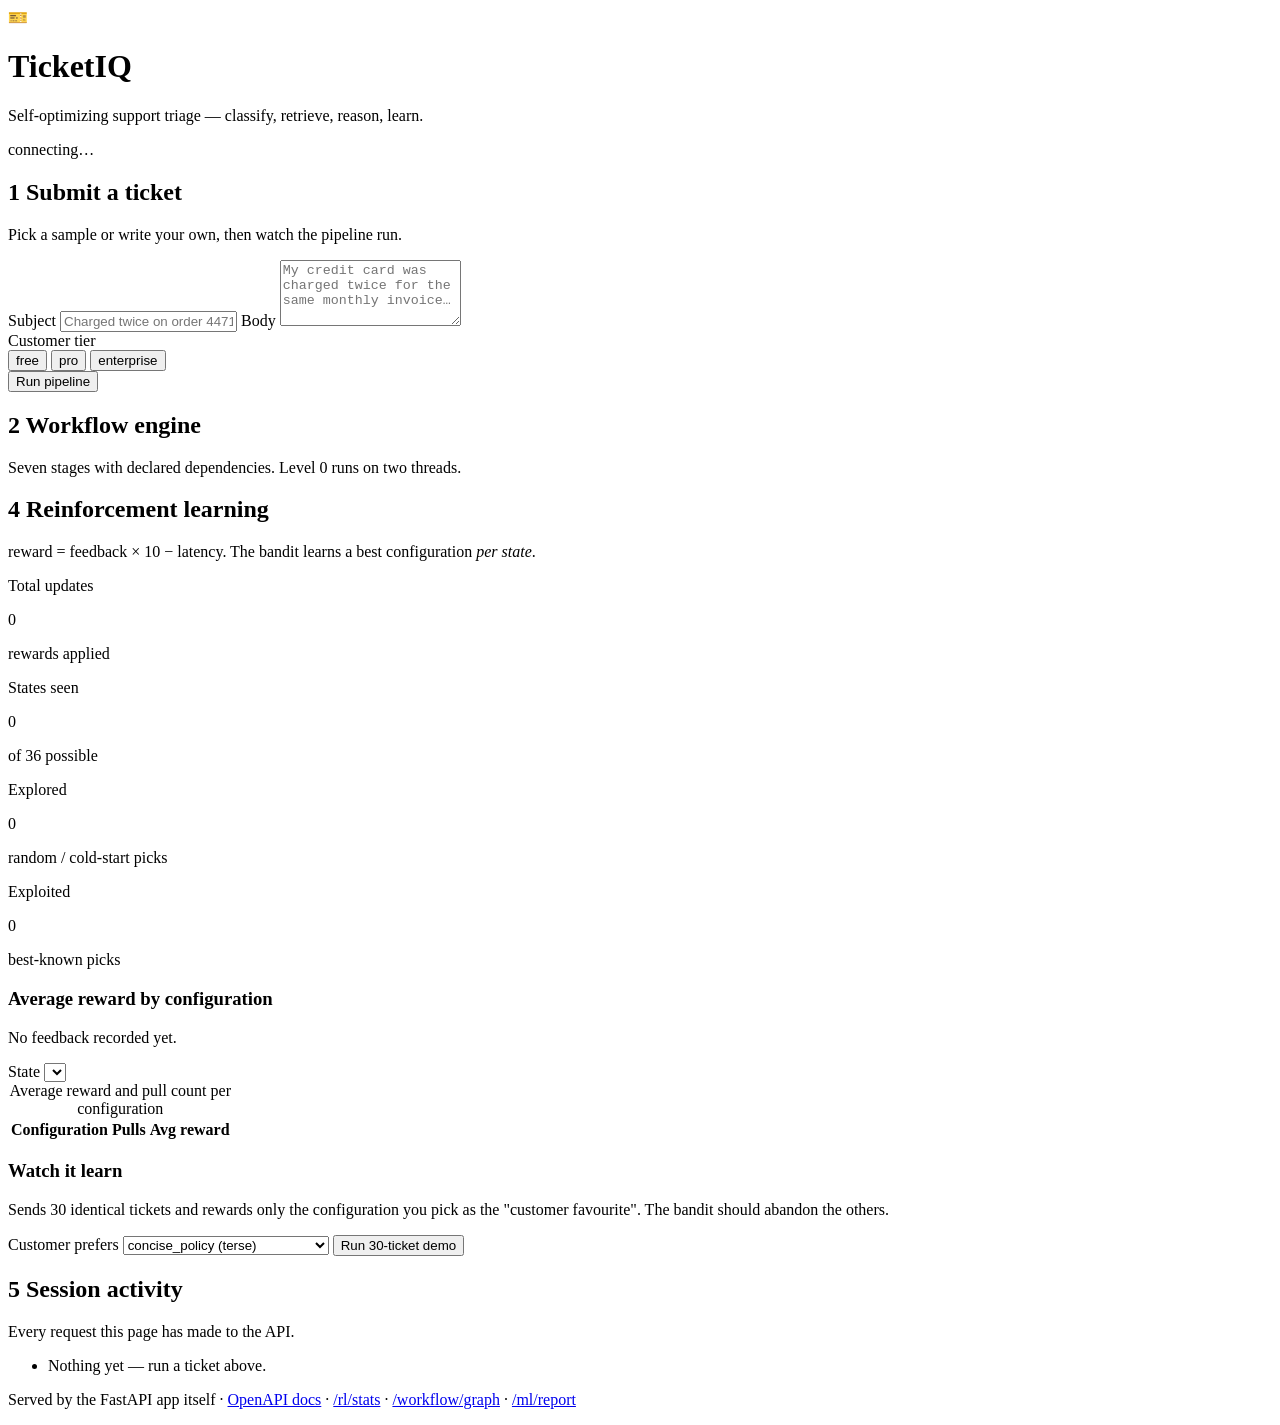
==== app/static/index.html @ 03daac4c "Add a live console UI so the pipeline can be demonstrated The service was back-end only, which made " ====
<!doctype html>
<html lang="en" data-theme="dark">
<head>
  <meta charset="utf-8" />
  <meta name="viewport" content="width=device-width, initial-scale=1" />
  <title>TicketIQ — Live Console</title>
  <link rel="stylesheet" href="/static/styles.css" />
  <link rel="icon" href="data:image/svg+xml,<svg xmlns='http://www.w3.org/2000/svg' viewBox='0 0 32 32'><text y='26' font-size='26'>🎫</text></svg>" />
</head>
<body>

<!-- ===================================================================
     Header: the live state of the running service.
     =================================================================== -->
<header class="hero">
  <div class="hero-glow" aria-hidden="true"></div>
  <div class="hero-inner">
    <div class="hero-title">
      <span class="logo" aria-hidden="true">🎫</span>
      <div>
        <h1>TicketIQ</h1>
        <p class="tagline">Self-optimizing support triage — classify, retrieve, reason, learn.</p>
      </div>
    </div>

    <div class="health-strip" id="health-strip">
      <div class="pill pill-loading" id="pill-status"><span class="dot"></span><span>connecting…</span></div>
      <div class="pill" id="pill-backend" hidden><span class="pill-key">LLM</span><span class="pill-value">—</span></div>
      <div class="pill" id="pill-chunks" hidden><span class="pill-key">KB chunks</span><span class="pill-value">—</span></div>
      <div class="pill" id="pill-accuracy" hidden><span class="pill-key">Classifier</span><span class="pill-value">—</span></div>
      <div class="pill" id="pill-updates" hidden><span class="pill-key">RL updates</span><span class="pill-value">—</span></div>
    </div>
  </div>
</header>

<main>

  <!-- =================================================================
       1. Compose a ticket
       ================================================================= -->
  <section class="panel" id="compose-panel">
    <div class="panel-head">
      <h2><span class="step-chip">1</span> Submit a ticket</h2>
      <p class="panel-sub">Pick a sample or write your own, then watch the pipeline run.</p>
    </div>

    <div class="samples" id="samples" role="group" aria-label="Sample tickets"></div>

    <form id="ticket-form" autocomplete="off">
      <label class="field">
        <span class="field-label">Subject</span>
        <input type="text" id="subject" name="subject" maxlength="300" required
               placeholder="Charged twice on order 4471" />
      </label>

      <label class="field">
        <span class="field-label">Body</span>
        <textarea id="body" name="body" rows="4" maxlength="5000" required
                  placeholder="My credit card was charged twice for the same monthly invoice…"></textarea>
      </label>

      <div class="field-row">
        <div class="field">
          <span class="field-label">Customer tier</span>
          <div class="tier-group" role="radiogroup" aria-label="Customer tier">
            <button type="button" class="tier" data-tier="free">free</button>
            <button type="button" class="tier is-selected" data-tier="pro">pro</button>
            <button type="button" class="tier" data-tier="enterprise">enterprise</button>
          </div>
        </div>

        <button type="submit" class="run-button" id="run-button">
          <span class="run-label">Run pipeline</span>
          <span class="run-spinner" aria-hidden="true"></span>
        </button>
      </div>
    </form>

    <p class="form-error" id="form-error" hidden role="alert"></p>
  </section>

  <!-- =================================================================
       2. The workflow DAG, animated
       ================================================================= -->
  <section class="panel" id="pipeline-panel">
    <div class="panel-head">
      <h2><span class="step-chip">2</span> Workflow engine</h2>
      <p class="panel-sub">
        Seven stages with declared dependencies. Level&nbsp;0 runs on two threads.
        <span class="note" id="replay-note" hidden></span>
      </p>
    </div>

    <div class="dag" id="dag"></div>
  </section>

  <!-- =================================================================
       3. What the pipeline decided
       ================================================================= -->
  <section class="panel reveal" id="result-panel" hidden>
    <div class="panel-head">
      <h2><span class="step-chip">3</span> Triage result</h2>
      <p class="panel-sub">Transaction <code id="result-tx">—</code></p>
    </div>

    <!-- Headline readings -->
    <div class="reading-grid">
      <article class="reading">
        <h3>Category</h3>
        <p class="reading-value" id="out-category">—</p>
        <div class="meter" role="img" aria-label="Classifier confidence">
          <div class="meter-fill meter-confidence" id="out-confidence-bar"></div>
        </div>
        <p class="reading-foot"><span id="out-confidence">—</span> confidence · Naive Bayes</p>
      </article>

      <article class="reading">
        <h3>Urgency</h3>
        <p class="reading-value"><span id="out-urgency-bucket">—</span></p>
        <div class="meter" role="img" aria-label="Urgency score">
          <div class="meter-fill" id="out-urgency-bar"></div>
        </div>
        <p class="reading-foot">score <span id="out-urgency-score">—</span> · category + sentiment + tier</p>
      </article>

      <article class="reading">
        <h3>Agent decision</h3>
        <p class="reading-value"><span class="decision" id="out-action">—</span></p>
        <p class="reading-foot" id="out-tools">—</p>
      </article>

      <article class="reading">
        <h3>Configuration chosen</h3>
        <p class="reading-value mono" id="out-config">—</p>
        <p class="reading-foot">
          by <span id="out-reason">—</span> · state <code id="out-state">—</code>
        </p>
      </article>
    </div>

    <!-- Aspect sentiment -->
    <div class="subsection">
      <h3 class="subsection-title">Aspect sentiment</h3>
      <p class="subsection-sub">Each product aspect is scored on its own, not one score for the whole ticket.</p>
      <div class="aspects" id="out-aspects"></div>
    </div>

    <!-- Retrieved knowledge -->
    <div class="subsection">
      <h3 class="subsection-title">Retrieved knowledge <span class="count" id="out-topk"></span></h3>
      <p class="subsection-sub">Cosine similarity over the policy knowledge base.</p>
      <div class="snippets" id="out-snippets"></div>
    </div>

    <!-- Reasoning trace -->
    <div class="subsection">
      <h3 class="subsection-title">Agent reasoning trace</h3>
      <p class="subsection-sub">Every thought, action and observation, in order.</p>
      <ol class="trace" id="out-trace"></ol>
    </div>

    <!-- The reply + feedback -->
    <div class="subsection">
      <h3 class="subsection-title">Reply to the customer</h3>
      <div class="reply" id="out-reply"></div>

      <div class="feedback" id="feedback-block">
        <p class="feedback-prompt">Was this helpful? Your answer trains the bandit.</p>
        <div class="feedback-buttons">
          <button class="fb fb-up" id="fb-up"><span aria-hidden="true">👍</span> Helpful</button>
          <button class="fb fb-down" id="fb-down"><span aria-hidden="true">👎</span> Not helpful</button>
        </div>
        <p class="feedback-result" id="feedback-result" hidden></p>
      </div>
    </div>
  </section>

  <!-- =================================================================
       4. The reinforcement learning dashboard
       ================================================================= -->
  <section class="panel" id="rl-panel">
    <div class="panel-head">
      <h2><span class="step-chip">4</span> Reinforcement learning</h2>
      <p class="panel-sub">
        reward = feedback&nbsp;&times;&nbsp;10 &minus; latency. The bandit learns a
        best configuration <em>per state</em>.
      </p>
    </div>

    <div class="tiles" id="rl-tiles">
      <article class="tile">
        <p class="tile-label">Total updates</p>
        <p class="tile-value" id="tile-updates">0</p>
        <p class="tile-foot">rewards applied</p>
      </article>
      <article class="tile">
        <p class="tile-label">States seen</p>
        <p class="tile-value" id="tile-states">0</p>
        <p class="tile-foot">of 36 possible</p>
      </article>
      <article class="tile">
        <p class="tile-label">Explored</p>
        <p class="tile-value" id="tile-explore">0</p>
        <p class="tile-foot">random / cold-start picks</p>
      </article>
      <article class="tile">
        <p class="tile-label">Exploited</p>
        <p class="tile-value" id="tile-exploit">0</p>
        <p class="tile-foot">best-known picks</p>
      </article>
    </div>

    <div class="chart-block">
      <div class="chart-head">
        <div>
          <h3 class="subsection-title">Average reward by configuration</h3>
          <p class="subsection-sub" id="chart-state-sub">No feedback recorded yet.</p>
        </div>
        <label class="field field-inline">
          <span class="field-label">State</span>
          <select id="state-select" aria-label="Reinforcement learning state"></select>
        </label>
      </div>

      <div class="bars" id="rl-bars" role="img" aria-label="Average reward by configuration"></div>
      <table class="data-table" id="rl-table">
        <caption class="visually-hidden">Average reward and pull count per configuration</caption>
        <thead>
          <tr><th scope="col">Configuration</th><th scope="col">Pulls</th><th scope="col">Avg reward</th></tr>
        </thead>
        <tbody></tbody>
      </table>
    </div>

    <!-- The auto demo: the fastest way to show learning to an audience -->
    <div class="demo-block">
      <div class="demo-copy">
        <h3 class="subsection-title">Watch it learn</h3>
        <p class="subsection-sub">
          Sends 30 identical tickets and rewards only the configuration you pick as
          the "customer favourite". The bandit should abandon the others.
        </p>
      </div>
      <div class="demo-controls">
        <label class="field field-inline">
          <span class="field-label">Customer prefers</span>
          <select id="demo-preference">
            <option value="concise_policy">concise_policy (terse)</option>
            <option value="empathetic_stepwise">empathetic_stepwise (detailed)</option>
          </select>
        </label>
        <button class="demo-button" id="demo-button">
          <span class="demo-label">Run 30-ticket demo</span>
        </button>
      </div>
    </div>
    <div class="demo-progress" id="demo-progress" hidden>
      <div class="demo-bar"><div class="demo-bar-fill" id="demo-bar-fill"></div></div>
      <p class="demo-status" id="demo-status"></p>
      <div class="demo-picks" id="demo-picks" aria-label="Configuration chosen per ticket"></div>
    </div>
  </section>

  <!-- =================================================================
       5. Recent activity
       ================================================================= -->
  <section class="panel" id="log-panel">
    <div class="panel-head">
      <h2><span class="step-chip">5</span> Session activity</h2>
      <p class="panel-sub">Every request this page has made to the API.</p>
    </div>
    <ul class="log" id="log"><li class="log-empty">Nothing yet — run a ticket above.</li></ul>
  </section>

</main>

<footer class="foot">
  <p>
    Served by the FastAPI app itself ·
    <a href="/docs">OpenAPI docs</a> ·
    <a href="/rl/stats">/rl/stats</a> ·
    <a href="/workflow/graph">/workflow/graph</a> ·
    <a href="/ml/report">/ml/report</a>
  </p>
</footer>

<script src="/static/app.js"></script>
</body>
</html>
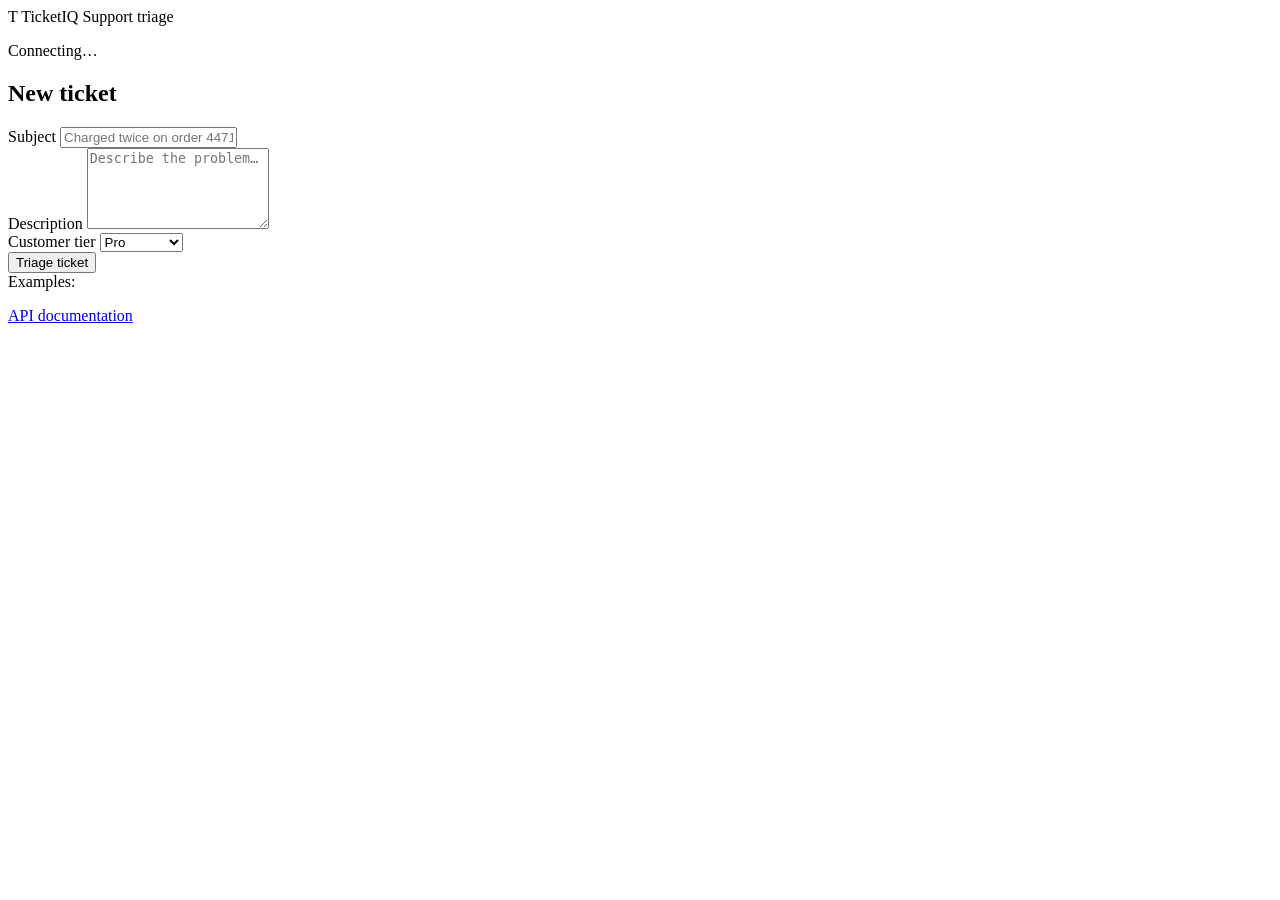
==== commit 91bd1a3c: "Fix a 500 on every request, sharpen retrieval, and simplify the console Three things, all found by r" ====
--- a/app/static/index.html
+++ b/app/static/index.html
@@ -1,287 +1,165 @@
 <!doctype html>
-<html lang="en" data-theme="dark">
+<html lang="en">
 <head>
   <meta charset="utf-8" />
   <meta name="viewport" content="width=device-width, initial-scale=1" />
-  <title>TicketIQ — Live Console</title>
+  <title>TicketIQ</title>
   <link rel="stylesheet" href="/static/styles.css" />
-  <link rel="icon" href="data:image/svg+xml,<svg xmlns='http://www.w3.org/2000/svg' viewBox='0 0 32 32'><text y='26' font-size='26'>🎫</text></svg>" />
+  <link rel="icon" href="data:image/svg+xml,<svg xmlns='http://www.w3.org/2000/svg' viewBox='0 0 32 32'><rect width='32' height='32' rx='7' fill='%232a78d6'/><text x='16' y='23' font-size='19' font-family='system-ui' font-weight='600' fill='white' text-anchor='middle'>T</text></svg>" />
 </head>
 <body>
 
-<!-- ===================================================================
-     Header: the live state of the running service.
-     =================================================================== -->
-<header class="hero">
-  <div class="hero-glow" aria-hidden="true"></div>
-  <div class="hero-inner">
-    <div class="hero-title">
-      <span class="logo" aria-hidden="true">🎫</span>
-      <div>
-        <h1>TicketIQ</h1>
-        <p class="tagline">Self-optimizing support triage — classify, retrieve, reason, learn.</p>
-      </div>
+<header class="masthead">
+  <div class="wrap masthead-inner">
+    <div class="brand">
+      <span class="brand-mark" aria-hidden="true">T</span>
+      <span class="brand-name">TicketIQ</span>
+      <span class="brand-sub">Support triage</span>
     </div>
-
-    <div class="health-strip" id="health-strip">
-      <div class="pill pill-loading" id="pill-status"><span class="dot"></span><span>connecting…</span></div>
-      <div class="pill" id="pill-backend" hidden><span class="pill-key">LLM</span><span class="pill-value">—</span></div>
-      <div class="pill" id="pill-chunks" hidden><span class="pill-key">KB chunks</span><span class="pill-value">—</span></div>
-      <div class="pill" id="pill-accuracy" hidden><span class="pill-key">Classifier</span><span class="pill-value">—</span></div>
-      <div class="pill" id="pill-updates" hidden><span class="pill-key">RL updates</span><span class="pill-value">—</span></div>
-    </div>
+    <p class="status" id="status" role="status">
+      <span class="status-dot" id="status-dot"></span>
+      <span id="status-text">Connecting…</span>
+    </p>
   </div>
 </header>
 
-<main>
+<main class="wrap">
 
-  <!-- =================================================================
-       1. Compose a ticket
-       ================================================================= -->
-  <section class="panel" id="compose-panel">
-    <div class="panel-head">
-      <h2><span class="step-chip">1</span> Submit a ticket</h2>
-      <p class="panel-sub">Pick a sample or write your own, then watch the pipeline run.</p>
+  <!-- ------------------------------------------------------------------
+       Submit a ticket
+       ------------------------------------------------------------------ -->
+  <section class="card">
+    <h1 class="card-title">New ticket</h1>
+
+    <form id="ticket-form" autocomplete="off" novalidate>
+      <div class="field">
+        <label class="label" for="subject">Subject</label>
+        <input type="text" id="subject" maxlength="300" placeholder="Charged twice on order 4471" />
+      </div>
+
+      <div class="field">
+        <label class="label" for="body">Description</label>
+        <textarea id="body" rows="5" maxlength="5000"
+                  placeholder="Describe the problem…"></textarea>
+      </div>
+
+      <div class="field">
+        <label class="label" for="tier">Customer tier</label>
+        <select id="tier">
+          <option value="free">Free</option>
+          <option value="pro" selected>Pro</option>
+          <option value="enterprise">Enterprise</option>
+        </select>
+      </div>
+
+      <div class="form-actions">
+        <button type="submit" class="button button-primary" id="submit-button">
+          <span class="spinner" aria-hidden="true"></span>
+          <span id="submit-label">Triage ticket</span>
+        </button>
+        <div class="examples">
+          <span class="examples-label">Examples:</span>
+          <span id="examples"></span>
+        </div>
+      </div>
+
+      <p class="alert" id="form-error" hidden role="alert"></p>
+    </form>
+  </section>
+
+  <!-- ------------------------------------------------------------------
+       The result
+       ------------------------------------------------------------------ -->
+  <section class="card" id="result" hidden>
+    <div class="result-head">
+      <h2 class="card-title">Triage result</h2>
+      <span class="ref" id="result-ref"></span>
     </div>
 
-    <div class="samples" id="samples" role="group" aria-label="Sample tickets"></div>
+    <dl class="summary">
+      <div class="summary-item">
+        <dt>Category</dt>
+        <dd id="out-category">—</dd>
+      </div>
+      <div class="summary-item">
+        <dt>Urgency</dt>
+        <dd><span class="tag" id="out-urgency">—</span></dd>
+      </div>
+      <div class="summary-item">
+        <dt>Action</dt>
+        <dd><span class="tag" id="out-action">—</span></dd>
+      </div>
+      <div class="summary-item">
+        <dt>Handled in</dt>
+        <dd id="out-latency">—</dd>
+      </div>
+    </dl>
 
-    <form id="ticket-form" autocomplete="off">
-      <label class="field">
-        <span class="field-label">Subject</span>
-        <input type="text" id="subject" name="subject" maxlength="300" required
-               placeholder="Charged twice on order 4471" />
-      </label>
-
-      <label class="field">
-        <span class="field-label">Body</span>
-        <textarea id="body" name="body" rows="4" maxlength="5000" required
-                  placeholder="My credit card was charged twice for the same monthly invoice…"></textarea>
-      </label>
-
-      <div class="field-row">
-        <div class="field">
-          <span class="field-label">Customer tier</span>
-          <div class="tier-group" role="radiogroup" aria-label="Customer tier">
-            <button type="button" class="tier" data-tier="free">free</button>
-            <button type="button" class="tier is-selected" data-tier="pro">pro</button>
-            <button type="button" class="tier" data-tier="enterprise">enterprise</button>
-          </div>
-        </div>
-
-        <button type="submit" class="run-button" id="run-button">
-          <span class="run-label">Run pipeline</span>
-          <span class="run-spinner" aria-hidden="true"></span>
-        </button>
-      </div>
-    </form>
-
-    <p class="form-error" id="form-error" hidden role="alert"></p>
-  </section>
-
-  <!-- =================================================================
-       2. The workflow DAG, animated
-       ================================================================= -->
-  <section class="panel" id="pipeline-panel">
-    <div class="panel-head">
-      <h2><span class="step-chip">2</span> Workflow engine</h2>
-      <p class="panel-sub">
-        Seven stages with declared dependencies. Level&nbsp;0 runs on two threads.
-        <span class="note" id="replay-note" hidden></span>
-      </p>
+    <div class="reply-block">
+      <h3 class="section-title">Suggested reply</h3>
+      <div class="reply" id="out-reply"></div>
     </div>
 
-    <div class="dag" id="dag"></div>
-  </section>
-
-  <!-- =================================================================
-       3. What the pipeline decided
-       ================================================================= -->
-  <section class="panel reveal" id="result-panel" hidden>
-    <div class="panel-head">
-      <h2><span class="step-chip">3</span> Triage result</h2>
-      <p class="panel-sub">Transaction <code id="result-tx">—</code></p>
+    <div class="feedback" id="feedback">
+      <span class="feedback-question">Was this reply helpful?</span>
+      <button type="button" class="button" id="fb-yes">Yes</button>
+      <button type="button" class="button" id="fb-no">No</button>
+      <p class="feedback-note" id="feedback-note" hidden></p>
     </div>
 
-    <!-- Headline readings -->
-    <div class="reading-grid">
-      <article class="reading">
-        <h3>Category</h3>
-        <p class="reading-value" id="out-category">—</p>
-        <div class="meter" role="img" aria-label="Classifier confidence">
-          <div class="meter-fill meter-confidence" id="out-confidence-bar"></div>
-        </div>
-        <p class="reading-foot"><span id="out-confidence">—</span> confidence · Naive Bayes</p>
-      </article>
+    <!-- Supporting evidence: available, but not in the way. -->
+    <details class="details" id="details-analysis">
+      <summary>Analysis <span class="summary-hint" id="hint-analysis"></span></summary>
+      <div class="details-body">
+        <h4 class="detail-title">Sentiment by aspect</h4>
+        <ul class="aspects" id="out-aspects"></ul>
 
-      <article class="reading">
-        <h3>Urgency</h3>
-        <p class="reading-value"><span id="out-urgency-bucket">—</span></p>
-        <div class="meter" role="img" aria-label="Urgency score">
-          <div class="meter-fill" id="out-urgency-bar"></div>
-        </div>
-        <p class="reading-foot">score <span id="out-urgency-score">—</span> · category + sentiment + tier</p>
-      </article>
+        <h4 class="detail-title">Knowledge base sections used</h4>
+        <ul class="sources" id="out-sources"></ul>
+      </div>
+    </details>
 
-      <article class="reading">
-        <h3>Agent decision</h3>
-        <p class="reading-value"><span class="decision" id="out-action">—</span></p>
-        <p class="reading-foot" id="out-tools">—</p>
-      </article>
+    <details class="details" id="details-reasoning">
+      <summary>Agent reasoning <span class="summary-hint" id="hint-reasoning"></span></summary>
+      <div class="details-body">
+        <ol class="trace" id="out-trace"></ol>
+      </div>
+    </details>
 
-      <article class="reading">
-        <h3>Configuration chosen</h3>
-        <p class="reading-value mono" id="out-config">—</p>
-        <p class="reading-foot">
-          by <span id="out-reason">—</span> · state <code id="out-state">—</code>
-        </p>
-      </article>
-    </div>
+    <details class="details" id="details-processing">
+      <summary>Processing steps <span class="summary-hint" id="hint-processing"></span></summary>
+      <div class="details-body">
+        <table class="table" id="out-stages">
+          <thead>
+            <tr><th scope="col">Stage</th><th scope="col">Status</th><th scope="col">Duration</th></tr>
+          </thead>
+          <tbody></tbody>
+        </table>
+      </div>
+    </details>
 
-    <!-- Aspect sentiment -->
-    <div class="subsection">
-      <h3 class="subsection-title">Aspect sentiment</h3>
-      <p class="subsection-sub">Each product aspect is scored on its own, not one score for the whole ticket.</p>
-      <div class="aspects" id="out-aspects"></div>
-    </div>
-
-    <!-- Retrieved knowledge -->
-    <div class="subsection">
-      <h3 class="subsection-title">Retrieved knowledge <span class="count" id="out-topk"></span></h3>
-      <p class="subsection-sub">Cosine similarity over the policy knowledge base.</p>
-      <div class="snippets" id="out-snippets"></div>
-    </div>
-
-    <!-- Reasoning trace -->
-    <div class="subsection">
-      <h3 class="subsection-title">Agent reasoning trace</h3>
-      <p class="subsection-sub">Every thought, action and observation, in order.</p>
-      <ol class="trace" id="out-trace"></ol>
-    </div>
-
-    <!-- The reply + feedback -->
-    <div class="subsection">
-      <h3 class="subsection-title">Reply to the customer</h3>
-      <div class="reply" id="out-reply"></div>
-
-      <div class="feedback" id="feedback-block">
-        <p class="feedback-prompt">Was this helpful? Your answer trains the bandit.</p>
-        <div class="feedback-buttons">
-          <button class="fb fb-up" id="fb-up"><span aria-hidden="true">👍</span> Helpful</button>
-          <button class="fb fb-down" id="fb-down"><span aria-hidden="true">👎</span> Not helpful</button>
-        </div>
-        <p class="feedback-result" id="feedback-result" hidden></p>
+    <details class="details" id="details-routing">
+      <summary>Routing performance <span class="summary-hint" id="hint-routing"></span></summary>
+      <div class="details-body">
+        <p class="detail-note" id="routing-note"></p>
+        <table class="table" id="out-routing">
+          <thead>
+            <tr>
+              <th scope="col">Configuration</th>
+              <th scope="col">Times used</th>
+              <th scope="col">Average reward</th>
+            </tr>
+          </thead>
+          <tbody></tbody>
+        </table>
       </div>
-    </div>
-  </section>
-
-  <!-- =================================================================
-       4. The reinforcement learning dashboard
-       ================================================================= -->
-  <section class="panel" id="rl-panel">
-    <div class="panel-head">
-      <h2><span class="step-chip">4</span> Reinforcement learning</h2>
-      <p class="panel-sub">
-        reward = feedback&nbsp;&times;&nbsp;10 &minus; latency. The bandit learns a
-        best configuration <em>per state</em>.
-      </p>
-    </div>
-
-    <div class="tiles" id="rl-tiles">
-      <article class="tile">
-        <p class="tile-label">Total updates</p>
-        <p class="tile-value" id="tile-updates">0</p>
-        <p class="tile-foot">rewards applied</p>
-      </article>
-      <article class="tile">
-        <p class="tile-label">States seen</p>
-        <p class="tile-value" id="tile-states">0</p>
-        <p class="tile-foot">of 36 possible</p>
-      </article>
-      <article class="tile">
-        <p class="tile-label">Explored</p>
-        <p class="tile-value" id="tile-explore">0</p>
-        <p class="tile-foot">random / cold-start picks</p>
-      </article>
-      <article class="tile">
-        <p class="tile-label">Exploited</p>
-        <p class="tile-value" id="tile-exploit">0</p>
-        <p class="tile-foot">best-known picks</p>
-      </article>
-    </div>
-
-    <div class="chart-block">
-      <div class="chart-head">
-        <div>
-          <h3 class="subsection-title">Average reward by configuration</h3>
-          <p class="subsection-sub" id="chart-state-sub">No feedback recorded yet.</p>
-        </div>
-        <label class="field field-inline">
-          <span class="field-label">State</span>
-          <select id="state-select" aria-label="Reinforcement learning state"></select>
-        </label>
-      </div>
-
-      <div class="bars" id="rl-bars" role="img" aria-label="Average reward by configuration"></div>
-      <table class="data-table" id="rl-table">
-        <caption class="visually-hidden">Average reward and pull count per configuration</caption>
-        <thead>
-          <tr><th scope="col">Configuration</th><th scope="col">Pulls</th><th scope="col">Avg reward</th></tr>
-        </thead>
-        <tbody></tbody>
-      </table>
-    </div>
-
-    <!-- The auto demo: the fastest way to show learning to an audience -->
-    <div class="demo-block">
-      <div class="demo-copy">
-        <h3 class="subsection-title">Watch it learn</h3>
-        <p class="subsection-sub">
-          Sends 30 identical tickets and rewards only the configuration you pick as
-          the "customer favourite". The bandit should abandon the others.
-        </p>
-      </div>
-      <div class="demo-controls">
-        <label class="field field-inline">
-          <span class="field-label">Customer prefers</span>
-          <select id="demo-preference">
-            <option value="concise_policy">concise_policy (terse)</option>
-            <option value="empathetic_stepwise">empathetic_stepwise (detailed)</option>
-          </select>
-        </label>
-        <button class="demo-button" id="demo-button">
-          <span class="demo-label">Run 30-ticket demo</span>
-        </button>
-      </div>
-    </div>
-    <div class="demo-progress" id="demo-progress" hidden>
-      <div class="demo-bar"><div class="demo-bar-fill" id="demo-bar-fill"></div></div>
-      <p class="demo-status" id="demo-status"></p>
-      <div class="demo-picks" id="demo-picks" aria-label="Configuration chosen per ticket"></div>
-    </div>
-  </section>
-
-  <!-- =================================================================
-       5. Recent activity
-       ================================================================= -->
-  <section class="panel" id="log-panel">
-    <div class="panel-head">
-      <h2><span class="step-chip">5</span> Session activity</h2>
-      <p class="panel-sub">Every request this page has made to the API.</p>
-    </div>
-    <ul class="log" id="log"><li class="log-empty">Nothing yet — run a ticket above.</li></ul>
+    </details>
   </section>
 
 </main>
 
-<footer class="foot">
-  <p>
-    Served by the FastAPI app itself ·
-    <a href="/docs">OpenAPI docs</a> ·
-    <a href="/rl/stats">/rl/stats</a> ·
-    <a href="/workflow/graph">/workflow/graph</a> ·
-    <a href="/ml/report">/ml/report</a>
-  </p>
+<footer class="foot wrap">
+  <p><a href="/docs">API documentation</a></p>
 </footer>
 
 <script src="/static/app.js"></script>
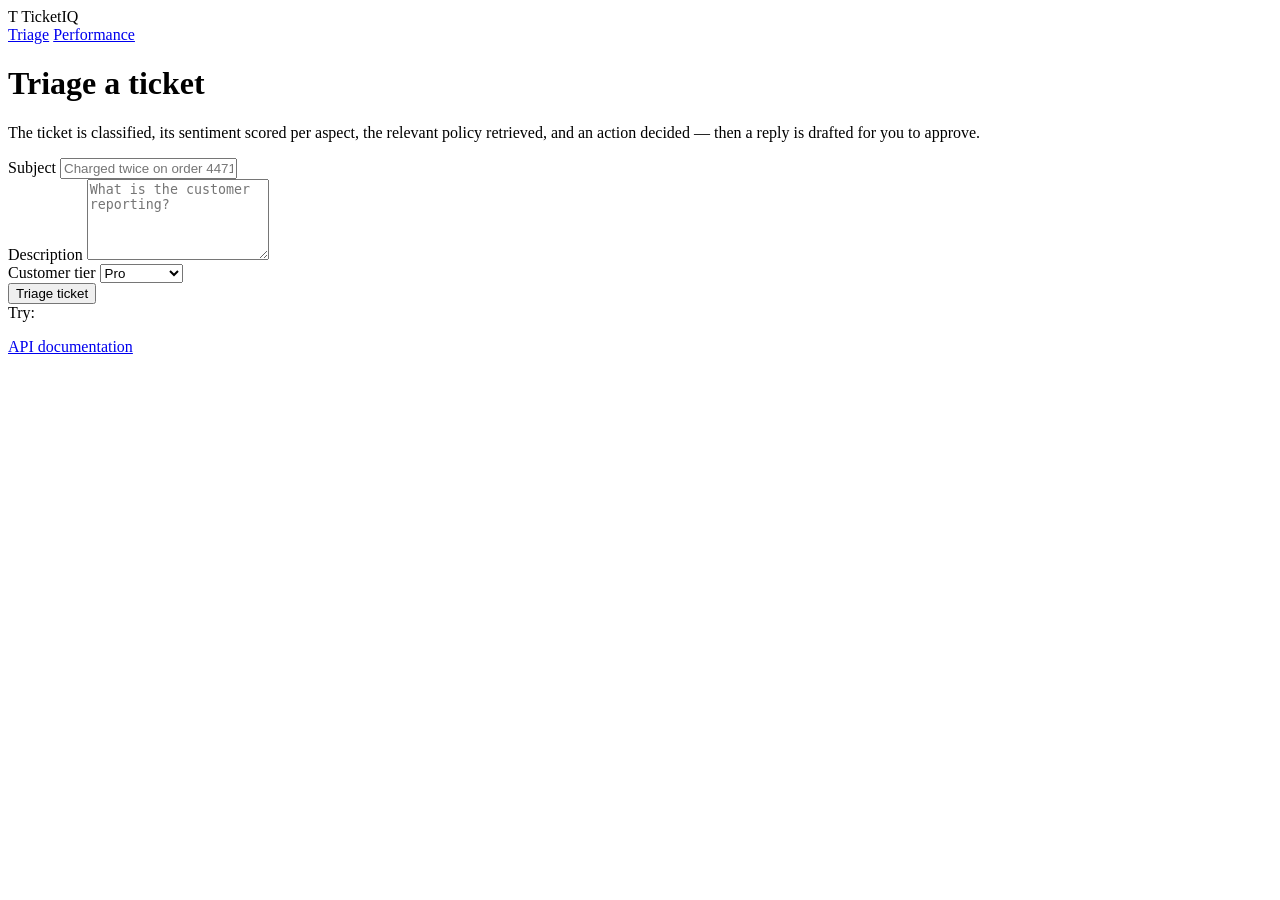
==== commit 168c3daa: "Split the console into a Triage page and a Performance page The console was one page with the system" ====
--- a/app/static/index.html
+++ b/app/static/index.html
@@ -3,9 +3,9 @@
 <head>
   <meta charset="utf-8" />
   <meta name="viewport" content="width=device-width, initial-scale=1" />
-  <title>TicketIQ</title>
+  <title>Triage · TicketIQ</title>
   <link rel="stylesheet" href="/static/styles.css" />
-  <link rel="icon" href="data:image/svg+xml,<svg xmlns='http://www.w3.org/2000/svg' viewBox='0 0 32 32'><rect width='32' height='32' rx='7' fill='%232a78d6'/><text x='16' y='23' font-size='19' font-family='system-ui' font-weight='600' fill='white' text-anchor='middle'>T</text></svg>" />
+  <link rel="icon" href="data:image/svg+xml,<svg xmlns='http://www.w3.org/2000/svg' viewBox='0 0 32 32'><rect width='32' height='32' rx='7' fill='%23256abf'/><text x='16' y='23' font-size='19' font-family='system-ui' font-weight='600' fill='white' text-anchor='middle'>T</text></svg>" />
 </head>
 <body>
 
@@ -14,25 +14,31 @@
     <div class="brand">
       <span class="brand-mark" aria-hidden="true">T</span>
       <span class="brand-name">TicketIQ</span>
-      <span class="brand-sub">Support triage</span>
     </div>
-    <p class="status" id="status" role="status">
-      <span class="status-dot" id="status-dot"></span>
-      <span id="status-text">Connecting…</span>
-    </p>
+    <nav class="nav" aria-label="Sections">
+      <a href="/" aria-current="page">Triage</a>
+      <a href="/performance">Performance</a>
+    </nav>
   </div>
 </header>
 
 <main class="wrap">
 
+  <div class="page-head">
+    <h1 class="page-title">Triage a ticket</h1>
+    <p class="page-intro">
+      The ticket is classified, its sentiment scored per aspect, the relevant
+      policy retrieved, and an action decided — then a reply is drafted for you
+      to approve.
+    </p>
+  </div>
+
   <!-- ------------------------------------------------------------------
-       Submit a ticket
+       The ticket
        ------------------------------------------------------------------ -->
   <section class="card">
-    <h1 class="card-title">New ticket</h1>
-
     <form id="ticket-form" autocomplete="off" novalidate>
-      <div class="field">
+      <div class="field" style="margin-top: 0">
         <label class="label" for="subject">Subject</label>
         <input type="text" id="subject" maxlength="300" placeholder="Charged twice on order 4471" />
       </div>
@@ -40,7 +46,7 @@
       <div class="field">
         <label class="label" for="body">Description</label>
         <textarea id="body" rows="5" maxlength="5000"
-                  placeholder="Describe the problem…"></textarea>
+                  placeholder="What is the customer reporting?"></textarea>
       </div>
 
       <div class="field">
@@ -58,7 +64,7 @@
           <span id="submit-label">Triage ticket</span>
         </button>
         <div class="examples">
-          <span class="examples-label">Examples:</span>
+          <span class="examples-label">Try:</span>
           <span id="examples"></span>
         </div>
       </div>
@@ -71,8 +77,8 @@
        The result
        ------------------------------------------------------------------ -->
   <section class="card" id="result" hidden>
-    <div class="result-head">
-      <h2 class="card-title">Triage result</h2>
+    <div class="card-head">
+      <h2 class="card-title">Result</h2>
       <span class="ref" id="result-ref"></span>
     </div>
 
@@ -95,16 +101,16 @@
       </div>
     </dl>
 
-    <div class="reply-block">
+    <div class="section">
       <h3 class="section-title">Suggested reply</h3>
       <div class="reply" id="out-reply"></div>
-    </div>
 
-    <div class="feedback" id="feedback">
-      <span class="feedback-question">Was this reply helpful?</span>
-      <button type="button" class="button" id="fb-yes">Yes</button>
-      <button type="button" class="button" id="fb-no">No</button>
-      <p class="feedback-note" id="feedback-note" hidden></p>
+      <div class="feedback" id="feedback">
+        <span class="feedback-question">Was this reply helpful?</span>
+        <button type="button" class="button" id="fb-yes">Yes</button>
+        <button type="button" class="button" id="fb-no">No</button>
+        <p class="feedback-note" id="feedback-note" hidden></p>
+      </div>
     </div>
 
     <!-- Supporting evidence: available, but not in the way. -->
@@ -112,10 +118,10 @@
       <summary>Analysis <span class="summary-hint" id="hint-analysis"></span></summary>
       <div class="details-body">
         <h4 class="detail-title">Sentiment by aspect</h4>
-        <ul class="aspects" id="out-aspects"></ul>
+        <ul class="stack" id="out-aspects"></ul>
 
         <h4 class="detail-title">Knowledge base sections used</h4>
-        <ul class="sources" id="out-sources"></ul>
+        <ul class="stack" id="out-sources"></ul>
       </div>
     </details>
 
@@ -129,29 +135,18 @@
     <details class="details" id="details-processing">
       <summary>Processing steps <span class="summary-hint" id="hint-processing"></span></summary>
       <div class="details-body">
-        <table class="table" id="out-stages">
-          <thead>
-            <tr><th scope="col">Stage</th><th scope="col">Status</th><th scope="col">Duration</th></tr>
-          </thead>
-          <tbody></tbody>
-        </table>
-      </div>
-    </details>
-
-    <details class="details" id="details-routing">
-      <summary>Routing performance <span class="summary-hint" id="hint-routing"></span></summary>
-      <div class="details-body">
-        <p class="detail-note" id="routing-note"></p>
-        <table class="table" id="out-routing">
-          <thead>
-            <tr>
-              <th scope="col">Configuration</th>
-              <th scope="col">Times used</th>
-              <th scope="col">Average reward</th>
-            </tr>
-          </thead>
-          <tbody></tbody>
-        </table>
+        <div class="scroll-x">
+          <table class="table" id="out-stages">
+            <thead>
+              <tr>
+                <th scope="col">Stage</th>
+                <th scope="col">Status</th>
+                <th scope="col" class="numeric">Duration</th>
+              </tr>
+            </thead>
+            <tbody></tbody>
+          </table>
+        </div>
       </div>
     </details>
   </section>
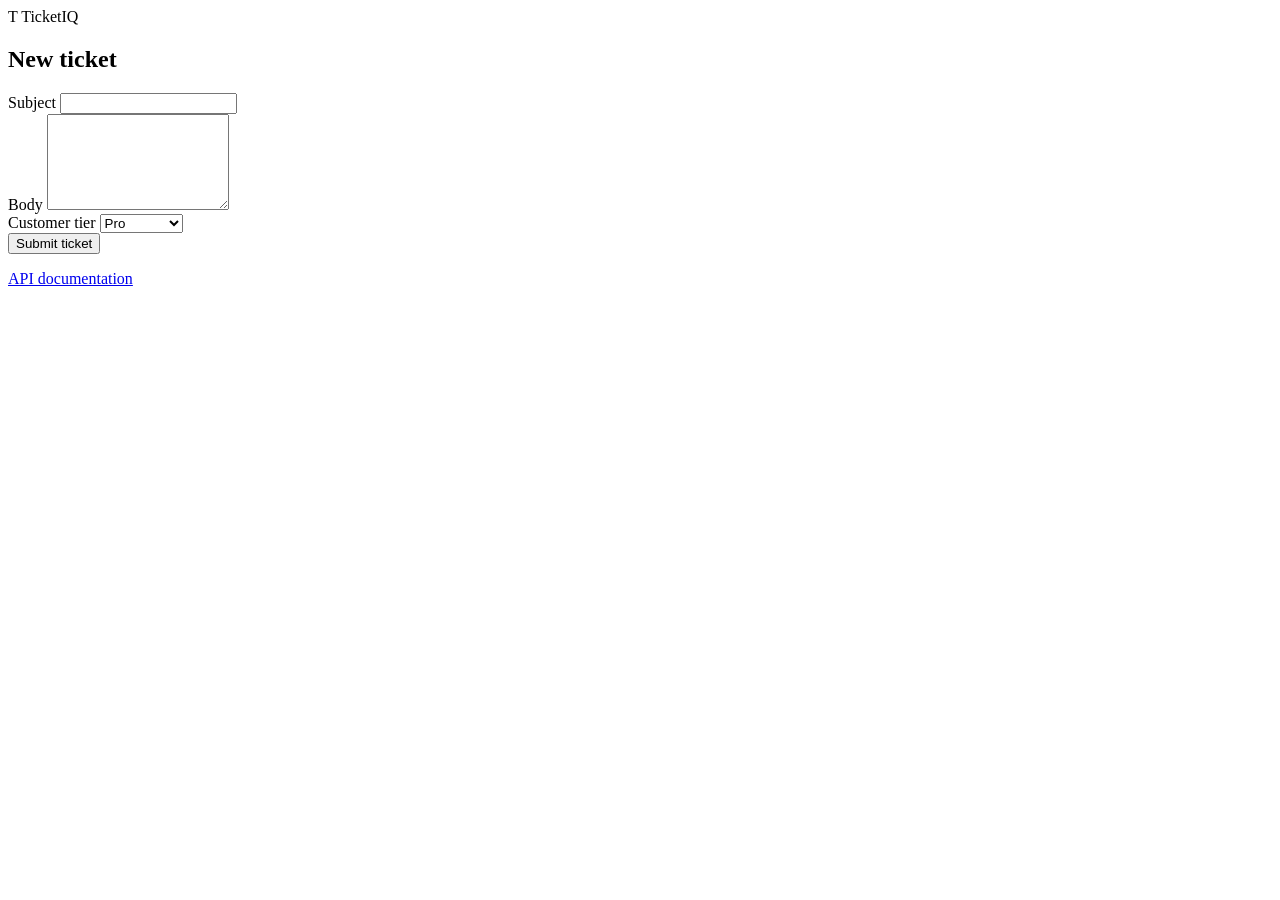
==== commit 8dbce629: "Keep the console to what the brief specifies, on one page Three changes, all removals except one.  T" ====
--- a/app/static/index.html
+++ b/app/static/index.html
@@ -3,7 +3,7 @@
 <head>
   <meta charset="utf-8" />
   <meta name="viewport" content="width=device-width, initial-scale=1" />
-  <title>Triage · TicketIQ</title>
+  <title>TicketIQ</title>
   <link rel="stylesheet" href="/static/styles.css" />
   <link rel="icon" href="data:image/svg+xml,<svg xmlns='http://www.w3.org/2000/svg' viewBox='0 0 32 32'><rect width='32' height='32' rx='7' fill='%23256abf'/><text x='16' y='23' font-size='19' font-family='system-ui' font-weight='600' fill='white' text-anchor='middle'>T</text></svg>" />
 </head>
@@ -15,38 +15,27 @@
       <span class="brand-mark" aria-hidden="true">T</span>
       <span class="brand-name">TicketIQ</span>
     </div>
-    <nav class="nav" aria-label="Sections">
-      <a href="/" aria-current="page">Triage</a>
-      <a href="/performance">Performance</a>
-    </nav>
   </div>
 </header>
 
 <main class="wrap">
 
-  <div class="page-head">
-    <h1 class="page-title">Triage a ticket</h1>
-    <p class="page-intro">
-      The ticket is classified, its sentiment scored per aspect, the relevant
-      policy retrieved, and an action decided — then a reply is drafted for you
-      to approve.
-    </p>
-  </div>
-
   <!-- ------------------------------------------------------------------
-       The ticket
+       The ticket. Free text: subject, body, customer tier — the three
+       things POST /ticket accepts, and nothing else.
        ------------------------------------------------------------------ -->
   <section class="card">
+    <h1 class="card-title">New ticket</h1>
+
     <form id="ticket-form" autocomplete="off" novalidate>
-      <div class="field" style="margin-top: 0">
+      <div class="field">
         <label class="label" for="subject">Subject</label>
-        <input type="text" id="subject" maxlength="300" placeholder="Charged twice on order 4471" />
+        <input type="text" id="subject" maxlength="300" />
       </div>
 
       <div class="field">
-        <label class="label" for="body">Description</label>
-        <textarea id="body" rows="5" maxlength="5000"
-                  placeholder="What is the customer reporting?"></textarea>
+        <label class="label" for="body">Body</label>
+        <textarea id="body" rows="6" maxlength="5000"></textarea>
       </div>
 
       <div class="field">
@@ -61,12 +50,8 @@
       <div class="form-actions">
         <button type="submit" class="button button-primary" id="submit-button">
           <span class="spinner" aria-hidden="true"></span>
-          <span id="submit-label">Triage ticket</span>
+          <span id="submit-label">Submit ticket</span>
         </button>
-        <div class="examples">
-          <span class="examples-label">Try:</span>
-          <span id="examples"></span>
-        </div>
       </div>
 
       <p class="alert" id="form-error" hidden role="alert"></p>
@@ -74,7 +59,7 @@
   </section>
 
   <!-- ------------------------------------------------------------------
-       The result
+       Everything POST /ticket returns.
        ------------------------------------------------------------------ -->
   <section class="card" id="result" hidden>
     <div class="card-head">
@@ -96,44 +81,50 @@
         <dd><span class="tag" id="out-action">—</span></dd>
       </div>
       <div class="summary-item">
-        <dt>Handled in</dt>
+        <dt>Configuration</dt>
+        <dd id="out-config">—</dd>
+        <p class="summary-sub" id="out-config-detail"></p>
+      </div>
+      <div class="summary-item">
+        <dt>Latency</dt>
         <dd id="out-latency">—</dd>
       </div>
     </dl>
 
     <div class="section">
-      <h3 class="section-title">Suggested reply</h3>
+      <h3 class="section-title">Response</h3>
       <div class="reply" id="out-reply"></div>
 
       <div class="feedback" id="feedback">
-        <span class="feedback-question">Was this reply helpful?</span>
+        <span class="feedback-question">Was this response helpful?</span>
         <button type="button" class="button" id="fb-yes">Yes</button>
         <button type="button" class="button" id="fb-no">No</button>
         <p class="feedback-note" id="feedback-note" hidden></p>
       </div>
     </div>
 
-    <!-- Supporting evidence: available, but not in the way. -->
     <details class="details" id="details-analysis">
-      <summary>Analysis <span class="summary-hint" id="hint-analysis"></span></summary>
+      <summary>Aspect sentiment and retrieved knowledge
+        <span class="summary-hint" id="hint-analysis"></span></summary>
       <div class="details-body">
-        <h4 class="detail-title">Sentiment by aspect</h4>
+        <h4 class="detail-title">Aspect sentiment</h4>
         <ul class="stack" id="out-aspects"></ul>
 
-        <h4 class="detail-title">Knowledge base sections used</h4>
+        <h4 class="detail-title">Retrieved knowledge</h4>
         <ul class="stack" id="out-sources"></ul>
       </div>
     </details>
 
     <details class="details" id="details-reasoning">
-      <summary>Agent reasoning <span class="summary-hint" id="hint-reasoning"></span></summary>
+      <summary>Reasoning trace and tool calls
+        <span class="summary-hint" id="hint-reasoning"></span></summary>
       <div class="details-body">
         <ol class="trace" id="out-trace"></ol>
       </div>
     </details>
 
     <details class="details" id="details-processing">
-      <summary>Processing steps <span class="summary-hint" id="hint-processing"></span></summary>
+      <summary>Pipeline stages <span class="summary-hint" id="hint-processing"></span></summary>
       <div class="details-body">
         <div class="scroll-x">
           <table class="table" id="out-stages">
